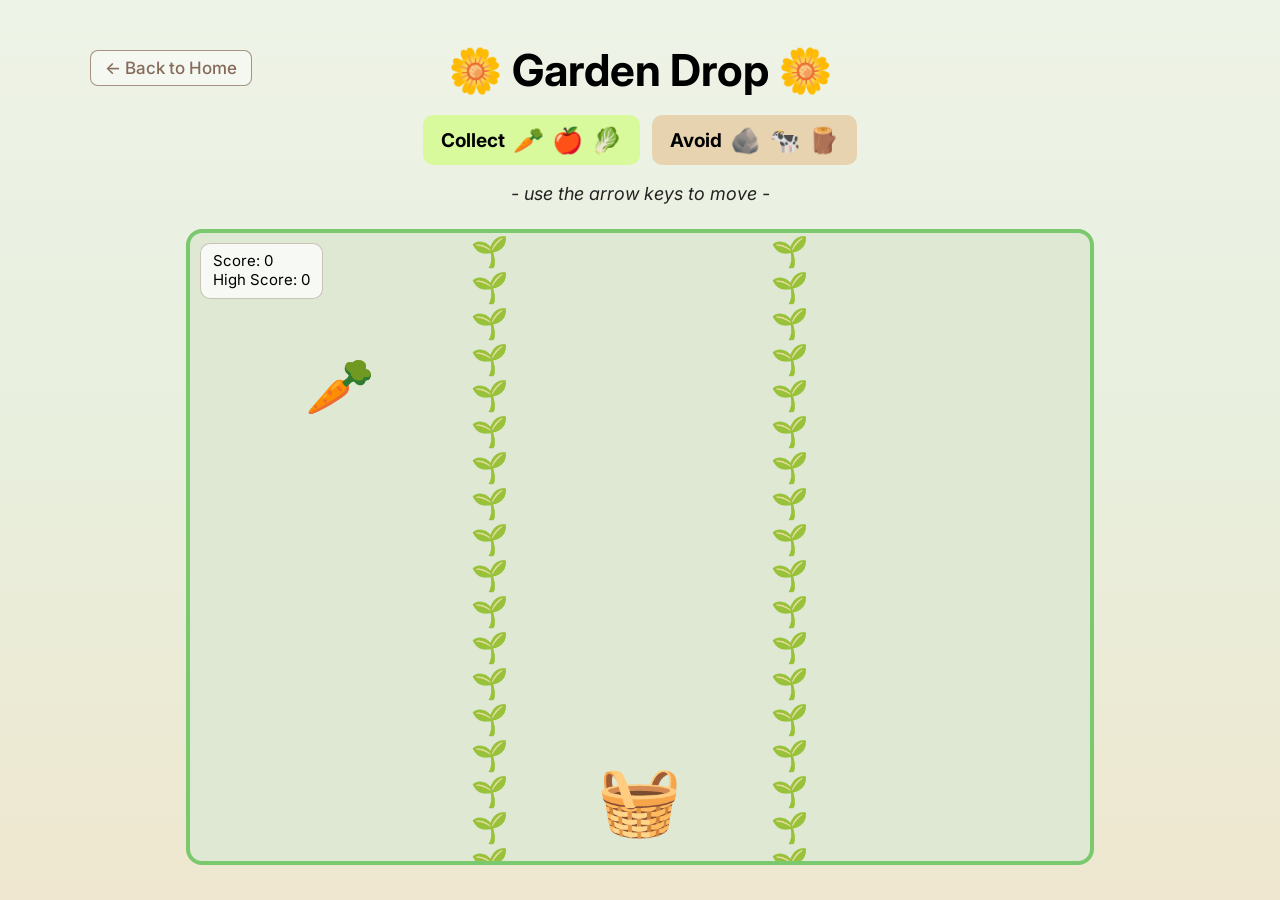
==== game.html @ 4706effb "Add files via upload" ====
<!DOCTYPE html>
<html lang="en">
<head>
<meta charset="UTF-8">
<meta name="viewport" content="width=device-width, initial-scale=1.0">
<title>Garden Drop</title>
<link href="https://fonts.googleapis.com/css2?family=Inter:wght@400;600&display=swap" rel="stylesheet">
<style>
html, body {
  height: 100%;
  overflow: hidden;
}

body {
  margin:0;
  font-family: 'Inter', system-ui, -apple-system, sans-serif;
  position:relative;
  display:flex;
  flex-direction:column;
  align-items:center;
  justify-content:flex-start;
  padding:35px 0;
  gap:10px;
  min-height:100vh;
  background:linear-gradient(to bottom,#eef3e7,#e8efdd,#efe7cf);
  box-sizing:border-box;
}

h1 { margin:8px 0 2px 0; font-size:44px; }

.home-link {
  position:absolute;
  top:50px;
  left:90px;
  margin:0;
  display:inline-block;
  padding:7px 14px;
  border:1px solid rgba(122, 91, 73, 0.65);
  border-radius:8px;
  text-decoration:none;
  color:rgba(122, 91, 73, 0.9);
  background:rgba(255, 255, 255, 0.45);
  font-size:17px;
  font-weight:500;
  transition: background-color 0.2s ease, color 0.2s ease;
}

.home-link:hover {
  background:#7a5b49;
  color:#fff;
}

#game {
  position:relative;
  flex:1 1 auto;
  width:min(88vw, 900px);
  min-height:420px;
  margin-top:12px;
  margin-bottom:0;
  border:4px solid #7bc96f;
  border-radius:16px;
  overflow:hidden;
  background:#dfe8d2;
  outline:none;
}

.score-box {
  position:absolute;
  top:10px;
  left:10px;
  z-index:3;
  background:rgba(255, 255, 255, 0.75);
  border:1px solid rgba(122, 91, 73, 0.35);
  border-radius:10px;
  padding:8px 12px;
  line-height:1.25;
  font-size:15px;
}

.score-box p {
  margin:0;
}

.player {
  position:absolute; 
  bottom:20px;
  font-size:68px;
  transform:translateX(-50%);
  transition:left .2s;
  z-index:2;
}

.object {
  position:absolute;
  font-size:56px;
  transform:translateX(-50%);
  z-index:1;
}

.plants {
  position:absolute;
  top:0;
  bottom:0;
  display:flex;
  flex-direction:column;
  justify-content:space-between;
  font-size:30px;
  transform:translateX(-50%);
}

#overlay {
  position:absolute;
  inset:0;
  background:rgba(0,0,0,.5);
  color:white;
  display:none;
  flex-direction:column;
  align-items:center;
  justify-content:center;
  gap:6px;
  z-index:10;
}

#gameOverText {
  margin:0 0 4px 0;
  font-size:clamp(1.55rem, 4.6vw, 2.25rem);
  text-align:center;
  max-width:90%;
  line-height:1.2;
  word-break:break-word;
}

#finalScore {
  margin:14px 0;
  font-size:clamp(1.1rem, 3vw, 1.5rem);
  font-weight:600;
}

#overlay .restart-hint {
  margin-top:14px;
  font-size:clamp(1rem, 2.2vw, 1.2rem);
  opacity:0.9;
  font-style:italic;
}

button {
  padding:10px 20px;
  background:#facc15;
  border:none;
  border-radius:10px;
  cursor:pointer;
  font-size:0.95rem;
  font-weight:600;
}

.legend {
  display:flex;
  gap:12px;
  margin:6px 0 8px 0;
}
.legend-group {
  display:flex;
  align-items:center;
  gap:8px;
  padding:10px 18px;
  border-radius:10px;
  font-size:19px;
}
.legend-good { background:#d9f99d; }
.legend-bad { background:#e7d3b0; }
.legend span { font-size:25px; }

/* collect effect */
.collect-effect {
  position:absolute;
  font-size:26px;
  pointer-events:none;
  animation:pop 0.5s ease-out forwards;
  z-index:9;
  text-shadow: 0 0 10px rgba(255, 255, 255, 0.95);
}

@keyframes pop {
  0% { transform:scale(0.5); opacity:1; }
  50% { transform:scale(1.4); opacity:1; }
  100% { transform:scale(1.8); opacity:0; }
}
</style>
</head>
<body>

<a class="home-link" href="index.html">← Back to Home</a>
<h1>🌼 Garden Drop 🌼</h1>

<div class="legend">
  <div class="legend-group legend-good">
    <strong>Collect</strong>
    <span>🥕</span><span>🍎</span><span>🥬</span>
  </div>
  <div class="legend-group legend-bad">
    <strong>Avoid</strong>
    <span>🪨</span><span>🐄</span><span>🪵</span>
  </div>
</div>
<p style="margin:0 0 3px 0; font-size:18px; font-style:italic; opacity:0.85;">- use the arrow keys to move -</p>

<div id="game" tabindex="0">
  <div class="score-box">
    <p>Score: <span id="score">0</span></p>
    <p>High Score: <span id="highScore">0</span></p>
  </div>
  <div class="plants" style="left:33.33%"></div>
  <div class="plants" style="left:66.66%"></div>
  <div id="player" class="player">🧺</div>

  <div id="overlay">
    <h2 id="gameOverText">Oops!</h2>
    <p id="finalScore"></p>
    <button onclick="resetGame()">Restart</button>
    <p class="restart-hint">(Press any key to restart)</p>
  </div>
</div>

<script>
const lanes = [0,1,2];
let lane = 1;
let score = 0;
let gameOver = false;
let objects = [];
let lastSpawnTime = 0; // track spacing between objects

const game = document.getElementById('game');
const player = document.getElementById('player');
const scoreEl = document.getElementById('score');
const overlay = document.getElementById('overlay');
const finalScore = document.getElementById('finalScore');
const highScoreEl = document.getElementById('highScore');
const gameOverText = document.getElementById('gameOverText');

const gameOverMessages = [
  "Oopsie daisy!",
  "Aw shucks!",
  "Oh fiddle!",
  "Holy cow, what happened?",
  "Not your finest harvest...",
  "Darn, dandelions!"
];

let highScore = Number(localStorage.getItem('gardenHighScore')) || 0;
highScoreEl.textContent = highScore;

document.querySelectorAll('.plants').forEach(col => {
  for (let i = 0; i < 20; i++) {
    const p = document.createElement('div');
    p.textContent = '🌱';
    col.appendChild(p);
  }
});

function laneToPercent(l) {
  return l * 33.33 + 16.66;
}

function updatePlayer() {
  player.style.left = laneToPercent(lane) + '%';
}

function gameLoop() {
  if (gameOver) return;

  const fallSpeed = 4.75 + score * 0.020;
  const collisionY = game.clientHeight - 100;
  const removeY = game.clientHeight - 20;
  const effectY = game.clientHeight - 80;

  objects.forEach(o => {
    o.y += fallSpeed;
    o.el.style.top = o.y + 'px';

    if (Math.abs(o.y - collisionY) < 30 && o.lane === lane) {
      if (o.type === 'collect') {
        score += 10;
        scoreEl.textContent = score;

        // create visual effect
        const effect = document.createElement('div');
        effect.className = 'collect-effect';
        effect.textContent = '✨';
        effect.style.left = player.style.left;
        effect.style.top = effectY + 'px';
        game.appendChild(effect);

        setTimeout(() => effect.remove(), 500);

        o.el.remove();
        o.y = 1000;
      } else {
        endGame();
      }
    }
  });

  objects = objects.filter(o => {
    if (o.y >= removeY) {
      o.el.remove();
      return false;
    }
    return true;
  });

  requestAnimationFrame(gameLoop);
}

// CONSTANT STREAM: always spawning rows, never all 3 lanes filled
function spawnLoop() {
  if (gameOver) return;

  // increase number of objects slightly as score increases
  const maxObjects = Math.min(2 + Math.floor(score / 260), 3); // 2 → 3 max

  const shuffled = [...lanes].sort(() => Math.random() - 0.5);
  const chosen = shuffled.slice(0, maxObjects);

  // ensure at least one safe (collect) lane ALWAYS
  const safeIndex = Math.floor(Math.random() * chosen.length);

  // stagger items so they never start at the exact same time
  let t = 0;
  chosen.forEach((laneIndex, i) => {
    t += 620 + Math.random() * 380; // wider spacing (620–1000ms)
    setTimeout(() => {
      if (gameOver) return;
      const type = i === safeIndex ? 'collect' : (Math.random() < 0.5 ? 'collect' : 'obstacle');
      spawnObject(laneIndex, type);
    }, t);
  });

  const delay = Math.max(950, 1350 - score * 1.2); // slightly denser stream
  setTimeout(spawnLoop, delay);
}

function spawnObject(laneIndex, forcedType=null) {
  if (gameOver) return;

  const now = Date.now();
  const minGap = 1100; // minimum time between objects

  if (now - lastSpawnTime < minGap) {
    setTimeout(() => spawnObject(laneIndex, forcedType), minGap - (now - lastSpawnTime));
    return;
  }

  lastSpawnTime = Date.now();
  const type = forcedType ? forcedType : (Math.random() < 0.6 ? 'collect' : 'obstacle');
  const items = type === 'collect'
    ? ['🥕','🍎','🥬']
    : ['🪨','🐄','🪵'];

  const el = document.createElement('div');
  el.className = 'object';
  el.textContent = items[Math.floor(Math.random()*items.length)];

  const obj = { el, lane: laneIndex, y: 0, type };

  el.style.left = laneToPercent(laneIndex) + '%';
  game.appendChild(el);
  objects.push(obj);
}

function endGame() {
  gameOver = true;

  // update high score
  if (score > highScore) {
    highScore = score;
    localStorage.setItem('gardenHighScore', highScore);
    highScoreEl.textContent = highScore;
  }

  // pick random message
  const msg = gameOverMessages[Math.floor(Math.random() * gameOverMessages.length)];
  gameOverText.textContent = msg;

  overlay.style.display = 'flex';
  finalScore.textContent = 'Score: ' + score;
}

function resetGame() {
  objects.forEach(o => o.el.remove());
  objects = [];
  score = 0;
  lane = 1;
  gameOver = false;
  scoreEl.textContent = score;
  overlay.style.display = 'none';
  updatePlayer();
  gameLoop();
  spawnLoop();
}

document.addEventListener('keydown', (e) => {
  // restart on any key when game over
  if (gameOver) {
    resetGame();
    return;
  }

  if (["ArrowLeft","ArrowRight"].includes(e.key)) e.preventDefault();

  if (e.key === 'ArrowLeft') lane = Math.max(lane - 1, 0);
  if (e.key === 'ArrowRight') lane = Math.min(lane + 1, 2);

  updatePlayer();
});

updatePlayer();

game.addEventListener('click', () => game.focus());

game.focus();
gameLoop();
spawnLoop();
</script>

</body>
</html>
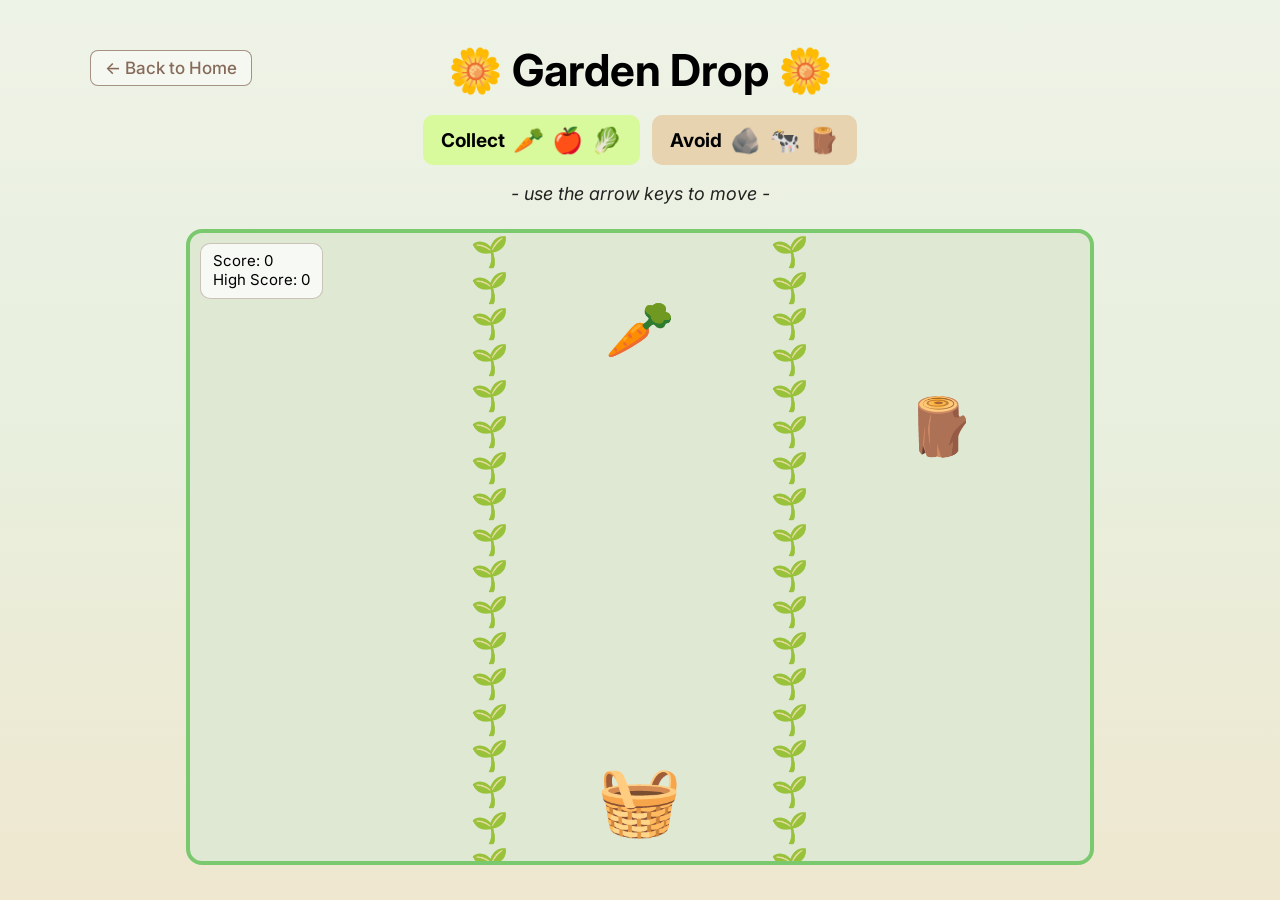
==== commit 1d4e87c8: "Add files via upload" ====
--- a/game.html
+++ b/game.html
@@ -268,7 +268,7 @@
 function gameLoop() {
   if (gameOver) return;
 
-  const fallSpeed = 4.75 + score * 0.020;
+  const fallSpeed = 2.3 + score * 0.01;
   const collisionY = game.clientHeight - 100;
   const removeY = game.clientHeight - 20;
   const effectY = game.clientHeight - 80;
@@ -327,7 +327,7 @@
   // stagger items so they never start at the exact same time
   let t = 0;
   chosen.forEach((laneIndex, i) => {
-    t += 620 + Math.random() * 380; // wider spacing (620–1000ms)
+    t += 320 + Math.random() * 220; // spacing (320–540ms)
     setTimeout(() => {
       if (gameOver) return;
       const type = i === safeIndex ? 'collect' : (Math.random() < 0.5 ? 'collect' : 'obstacle');
@@ -335,7 +335,7 @@
     }, t);
   });
 
-  const delay = Math.max(950, 1350 - score * 1.2); // slightly denser stream
+  const delay = Math.max(700, 980 - score * 1.5); // denser stream
   setTimeout(spawnLoop, delay);
 }
 
@@ -343,7 +343,7 @@
   if (gameOver) return;
 
   const now = Date.now();
-  const minGap = 1100; // minimum time between objects
+  const minGap = 700; // minimum time between objects
 
   if (now - lastSpawnTime < minGap) {
     setTimeout(() => spawnObject(laneIndex, forcedType), minGap - (now - lastSpawnTime));
